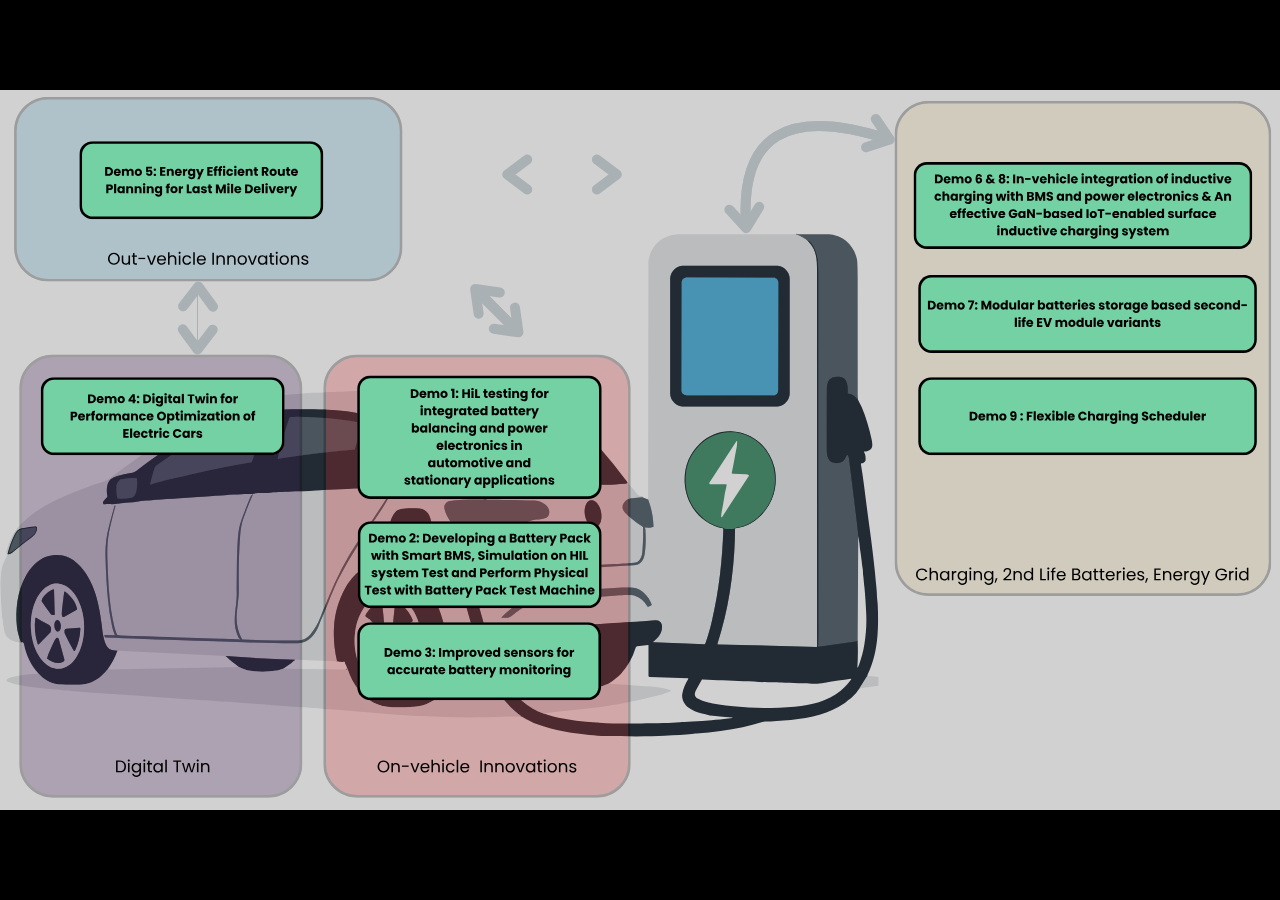
==== src/main/resources/static/index.html @ eaf802f7 "Add OPEVA E-Auto Ontology Query Interface HTML page with dynamic query functionality and chart visua" ====
<!DOCTYPE html>
<html lang="en">
<head>
  <meta charset="UTF-8" />
  <meta name="viewport" content="width=device-width, initial-scale=1.0" />
  <title>OPEVA Home</title>
  <style>
    html, body { height: 100%; }
    body{
      margin:0;
      font-family:'Segoe UI', Tahoma, Geneva, Verdana, sans-serif;
      display:grid;
      place-items:center;
      background:#000; /* behind the stage */
    }

    /* Stage keeps the SAME aspect ratio as the SVG, so hotspot mapping stays correct */
    .stage{
      position:relative;
      width: min(100vw, calc(100vh * 16 / 9));
      aspect-ratio: 16 / 9;
    }

    .stage img{
      width:100%;
      height:100%;
      display:block;
    }

    .overlay{
      position:absolute;
      inset:0;
      background: rgba(0,0,0,0.18);
      pointer-events:none;
    }

    /* Scalable clickable region (hotspot) */
    .demo-button{
      position:absolute;

      /* Demo 6&8 box coordinates (percent of the SVG/stage) */
      left: 70.9%;
      top:  9.1%;
      width: 27.7%;
      height: 13.8%;

      border-radius: 7px;
      background: rgba(255,255,255,0);
      z-index: 5;

      /* For debugging alignment, turn this on temporarily */
      /* outline: 3px solid rgba(102,126,234,0.9); */
    }

    .demo-button:hover{
      outline: 3px solid rgba(102,126,234,0.65);
      cursor: pointer;
    }
  </style>
</head>
<body>
  <div class="stage">
    <img src="Demo_fig.svg" alt="OPEVA Home" />
    <div class="overlay" aria-hidden="true"></div>

    <a class="demo-button"
       href="demo6_8.html"
       title="Open Demo 6 & 8"
       aria-label="Open Demo 6 and 8"></a>
  </div>
</body>
</html>
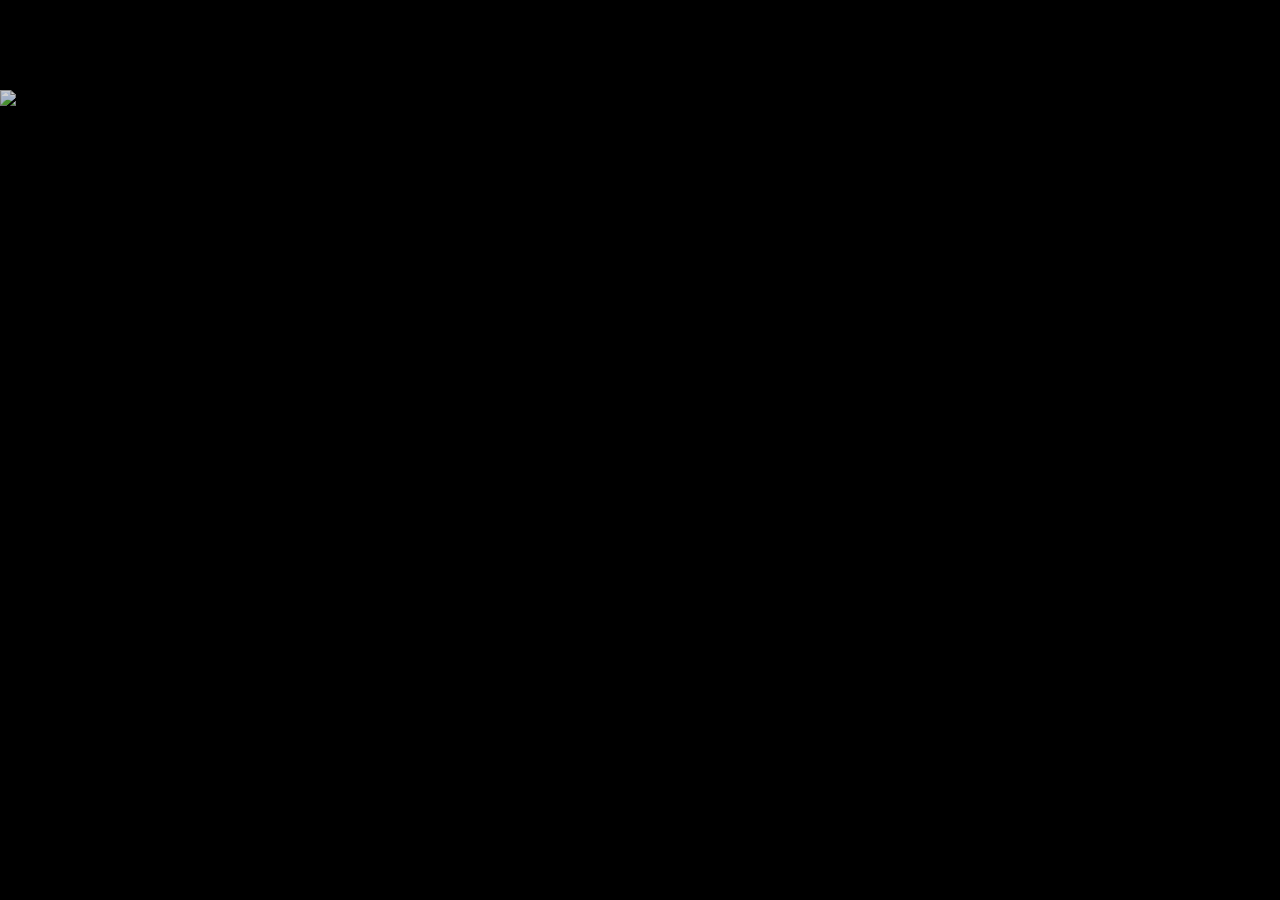
==== commit 830f9c20: "Demo pages were created. Images were converted to webp format." ====
--- a/src/main/resources/static/index.html
+++ b/src/main/resources/static/index.html
@@ -4,69 +4,26 @@
   <meta charset="UTF-8" />
   <meta name="viewport" content="width=device-width, initial-scale=1.0" />
   <title>OPEVA Home</title>
-  <style>
-    html, body { height: 100%; }
-    body{
-      margin:0;
-      font-family:'Segoe UI', Tahoma, Geneva, Verdana, sans-serif;
-      display:grid;
-      place-items:center;
-      background:#000; /* behind the stage */
-    }
+  <link rel="stylesheet" href="css/style.css">
+</head>
 
-    /* Stage keeps the SAME aspect ratio as the SVG, so hotspot mapping stays correct */
-    .stage{
-      position:relative;
-      width: min(100vw, calc(100vh * 16 / 9));
-      aspect-ratio: 16 / 9;
-    }
+<body>
 
-    .stage img{
-      width:100%;
-      height:100%;
-      display:block;
-    }
-
-    .overlay{
-      position:absolute;
-      inset:0;
-      background: rgba(0,0,0,0.18);
-      pointer-events:none;
-    }
-
-    /* Scalable clickable region (hotspot) */
-    .demo-button{
-      position:absolute;
-
-      /* Demo 6&8 box coordinates (percent of the SVG/stage) */
-      left: 70.9%;
-      top:  9.1%;
-      width: 27.7%;
-      height: 13.8%;
-
-      border-radius: 7px;
-      background: rgba(255,255,255,0);
-      z-index: 5;
-
-      /* For debugging alignment, turn this on temporarily */
-      /* outline: 3px solid rgba(102,126,234,0.9); */
-    }
-
-    .demo-button:hover{
-      outline: 3px solid rgba(102,126,234,0.65);
-      cursor: pointer;
-    }
-  </style>
-</head>
-<body>
   <div class="stage">
-    <img src="Demo_fig.svg" alt="OPEVA Home" />
+    <img src="../img/demo_fig.webp" alt="OPEVA Home" />
     <div class="overlay" aria-hidden="true"></div>
 
-    <a class="demo-button"
-       href="demo6_8.html"
-       title="Open Demo 6 & 8"
-       aria-label="Open Demo 6 and 8"></a>
+    <!-- HOTSPOTS -->
+    <a class="hotspot demo5"   href="demo/demo5.html"   aria-label="Open Demo 5"></a>
+    <a class="hotspot demo4"   href="demo/demo4.html"   aria-label="Open Demo 4"></a>
+
+    <a class="hotspot demo1"  href="demo/demo1.html"   aria-label="Open Demo 1"></a>
+    <a class="hotspot demo2"  href="demo/demo2.html"   aria-label="Open Demo 2"></a>
+    <a class="hotspot demo3"  href="demo/demo3.html"   aria-label="Open Demo 3"></a>
+
+    <a class="hotspot demo6_8"href="demo/demo6_8.html" aria-label="Open Demo 6 and 8"></a>
+    <a class="hotspot demo7"  href="demo/demo7.html"   aria-label="Open Demo 7"></a>
+    <a class="hotspot demo9"  href="demo/demo9.html"   aria-label="Open Demo 9"></a>
   </div>
 </body>
 </html>
--- a/src/main/resources/static/css/style.css
+++ b/src/main/resources/static/css/style.css
@@ -0,0 +1,114 @@
+html, body {
+      height: 100%;
+      margin: 0;
+    }
+
+    body {
+      display: grid;
+      place-items: center;
+      background: #000;
+      font-family: 'Segoe UI', Tahoma, Geneva, Verdana, sans-serif;
+    }
+
+    /* === STAGE ===
+       Locks layout to SVG aspect ratio (1440 × 810 → 16:9)
+       All hotspots are positioned relative to this box
+    */
+    .stage {
+      position: relative;
+      width: min(100vw, calc(100vh * 16 / 9));
+      aspect-ratio: 16 / 9;
+    }
+
+    .stage img {
+      width: 100%;
+      height: 100%;
+      display: block;
+    }
+
+    .overlay {
+      position: absolute;
+      inset: 0;
+      background: rgba(0,0,0,0.18);
+      pointer-events: none;
+    }
+
+    /* === GENERIC HOTSPOT === */
+    .hotspot {
+      position: absolute;
+      z-index: 5;
+      border-radius: 6%;
+      background: rgba(255,255,255,0);
+      text-decoration: none;
+    }
+
+    /* Optional visual feedback */
+    .hotspot:hover {
+      /* outline: 3px solid rgba(102,126,234,0.7); */
+      background: rgba(3, 166, 241, 0.514);
+      box-shadow: 0 0 1.2vmin 0.35vmin rgba(0,0,0,0.85);
+      cursor: pointer;
+    }
+
+    /* === HOTSPOT POSITIONS (percent of SVG) === */
+
+    /* Left / Top */
+    .demo5 {
+      left: 6.5%;
+      top: 7.6%;
+      width: 18.4%;
+      height: 9.8%;
+    }
+
+    /* Left / Middle */
+    .demo4 {
+      left: 3.4%;
+      top: 40.2%;
+      width: 18.6%;
+      height: 10.1%;
+    }
+
+    /* Center stack */
+    .demo1 {
+      left: 28.1%;
+      top: 40.0%;
+      width: 18.7%;
+      height: 16.4%;
+    }
+
+    .demo2 {
+      left: 28.1%;
+      top: 60.2%;
+      width: 18.7%;
+      height: 11.4%;
+    }
+
+    .demo3 {
+      left: 28.1%;
+      top: 74.3%;
+      width: 18.6%;
+      height: 10.0%;
+    }
+
+    /* Right column */
+    .demo6_8 {
+      /* YOUR ADJUSTED VALUES */
+      left: 71.6%;
+      top: 10.2%;
+      width: 26%;
+      height: 11.5%;
+    }
+
+    .demo7 {
+      left: 71.9%;
+      top: 26.0%;
+      width: 26.2%;
+      height: 10.1%;
+    }
+
+    .demo9 {
+      left: 71.9%;
+      top: 40.2%;
+      width: 26.1%;
+      height: 10.1%;
+    }
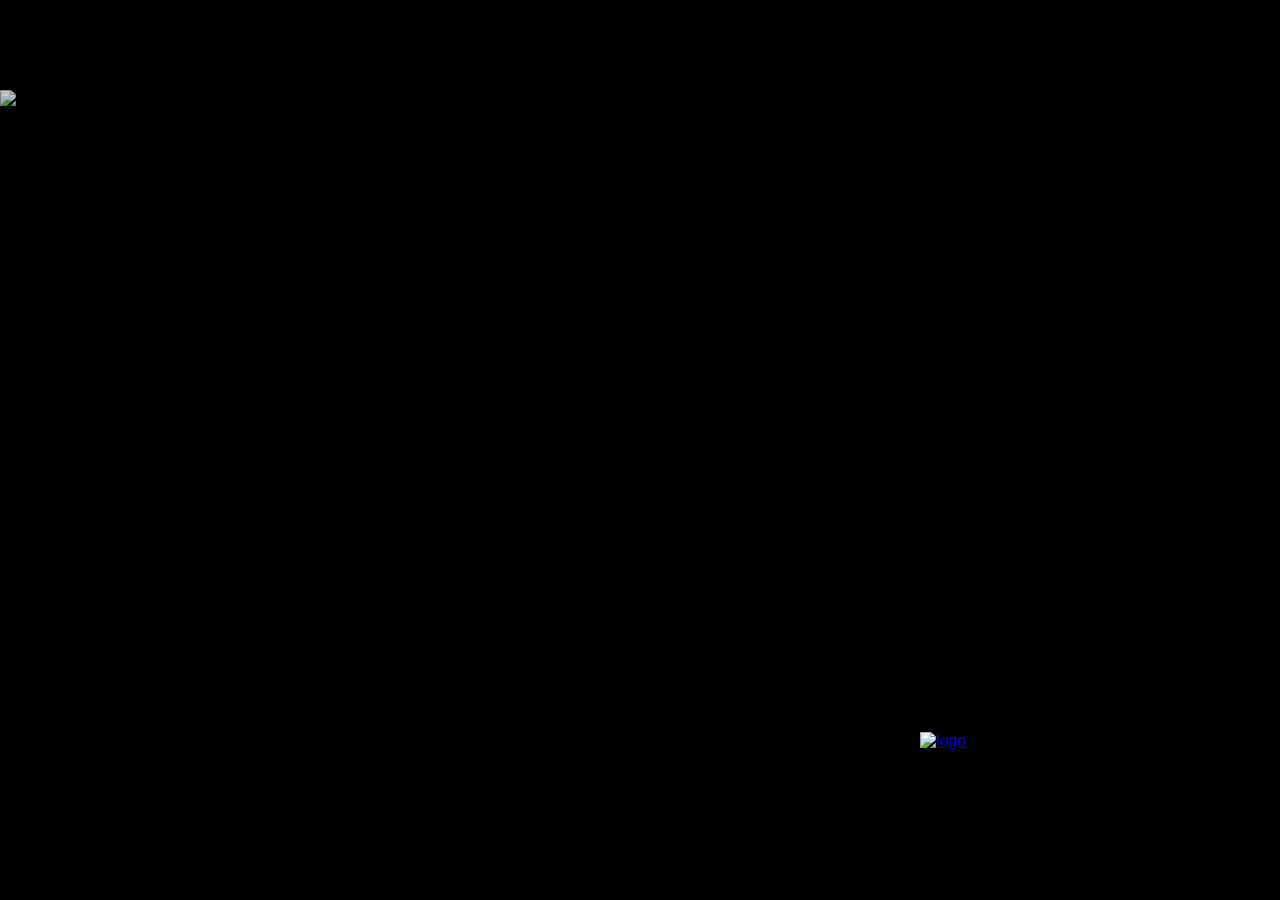
==== commit 99e68848: "feat: Enhance demo pages with back navigation and improve content formatting - Added a top bar with " ====
--- a/src/main/resources/static/index.html
+++ b/src/main/resources/static/index.html
@@ -1,5 +1,6 @@
 <!DOCTYPE html>
 <html lang="en">
+
 <head>
   <meta charset="UTF-8" />
   <meta name="viewport" content="width=device-width, initial-scale=1.0" />
@@ -14,16 +15,21 @@
     <div class="overlay" aria-hidden="true"></div>
 
     <!-- HOTSPOTS -->
-    <a class="hotspot demo5"   href="demo/demo5.html"   aria-label="Open Demo 5"></a>
-    <a class="hotspot demo4"   href="demo/demo4.html"   aria-label="Open Demo 4"></a>
+    <a class="hotspot demo5" href="demo/demo5.html" aria-label="Open Demo 5"></a>
+    <a class="hotspot demo4" href="demo/demo4.html" aria-label="Open Demo 4"></a>
 
-    <a class="hotspot demo1"  href="demo/demo1.html"   aria-label="Open Demo 1"></a>
-    <a class="hotspot demo2"  href="demo/demo2.html"   aria-label="Open Demo 2"></a>
-    <a class="hotspot demo3"  href="demo/demo3.html"   aria-label="Open Demo 3"></a>
+    <a class="hotspot demo1" href="demo/demo1.html" aria-label="Open Demo 1"></a>
+    <a class="hotspot demo2" href="demo/demo2.html" aria-label="Open Demo 2"></a>
+    <a class="hotspot demo3" href="demo/demo3.html" aria-label="Open Demo 3"></a>
 
-    <a class="hotspot demo6_8"href="demo/demo6_8.html" aria-label="Open Demo 6 and 8"></a>
-    <a class="hotspot demo7"  href="demo/demo7.html"   aria-label="Open Demo 7"></a>
-    <a class="hotspot demo9"  href="demo/demo9.html"   aria-label="Open Demo 9"></a>
+    <a class="hotspot demo6_8" href="demo/demo6_8.html" aria-label="Open Demo 6 and 8"></a>
+    <a class="hotspot demo7" href="demo/demo7.html" aria-label="Open Demo 7"></a>
+    <a class="hotspot demo9" href="demo/demo9.html" aria-label="Open Demo 9"></a>
+
+    <a class="logo" href="https://opeva.eu/" target="_blank" rel="noopener noreferrer">
+      <img src="../img/logo.webp" alt="logo">
+    </a>
   </div>
 </body>
-</html>
+
+</html>
--- a/src/main/resources/static/css/style.css
+++ b/src/main/resources/static/css/style.css
@@ -1,114 +1,166 @@
-html, body {
-      height: 100%;
-      margin: 0;
-    }
+html,
+body {
+  height: 100%;
+  margin: 0;
+}
 
-    body {
-      display: grid;
-      place-items: center;
-      background: #000;
-      font-family: 'Segoe UI', Tahoma, Geneva, Verdana, sans-serif;
-    }
+body {
+  display: grid;
+  place-items: center;
+  background: #000;
+  font-family: 'Segoe UI', Tahoma, Geneva, Verdana, sans-serif;
+}
 
-    /* === STAGE ===
+/* === STAGE ===
        Locks layout to SVG aspect ratio (1440 × 810 → 16:9)
        All hotspots are positioned relative to this box
     */
-    .stage {
-      position: relative;
-      width: min(100vw, calc(100vh * 16 / 9));
-      aspect-ratio: 16 / 9;
-    }
+.stage {
+  position: relative;
+  width: min(100vw, calc(100vh * 16 / 9));
+  aspect-ratio: 16 / 9;
+}
 
-    .stage img {
-      width: 100%;
-      height: 100%;
-      display: block;
-    }
+.stage img {
+  width: 100%;
+  height: 100%;
+  display: block;
+}
 
-    .overlay {
-      position: absolute;
-      inset: 0;
-      background: rgba(0,0,0,0.18);
-      pointer-events: none;
-    }
+.overlay {
+  position: absolute;
+  inset: 0;
+  background: rgba(0, 0, 0, 0.18);
+  pointer-events: none;
+}
 
-    /* === GENERIC HOTSPOT === */
-    .hotspot {
-      position: absolute;
-      z-index: 5;
-      border-radius: 6%;
-      background: rgba(255,255,255,0);
-      text-decoration: none;
-    }
+/* === GENERIC HOTSPOT === */
+.hotspot {
+  position: absolute;
+  z-index: 5;
+  border-radius: 6%;
+  background: rgba(255, 255, 255, 0);
+  text-decoration: none;
+}
 
-    /* Optional visual feedback */
-    .hotspot:hover {
-      /* outline: 3px solid rgba(102,126,234,0.7); */
-      background: rgba(3, 166, 241, 0.514);
-      box-shadow: 0 0 1.2vmin 0.35vmin rgba(0,0,0,0.85);
-      cursor: pointer;
-    }
+/* Optional visual feedback */
+.hotspot:hover {
+  /* outline: 3px solid rgba(102,126,234,0.7); */
+  background: rgba(3, 166, 241, 0.514);
+  box-shadow: 0 0 1.2vmin 0.35vmin rgba(0, 0, 0, 0.85);
+  cursor: pointer;
+}
 
-    /* === HOTSPOT POSITIONS (percent of SVG) === */
+/* === HOTSPOT POSITIONS (percent of SVG) === */
 
-    /* Left / Top */
-    .demo5 {
-      left: 6.5%;
-      top: 7.6%;
-      width: 18.4%;
-      height: 9.8%;
-    }
+/* Left / Top */
+.demo5 {
+  left: 6.5%;
+  top: 7.6%;
+  width: 18.4%;
+  height: 9.8%;
+}
 
-    /* Left / Middle */
-    .demo4 {
-      left: 3.4%;
-      top: 40.2%;
-      width: 18.6%;
-      height: 10.1%;
-    }
+/* Left / Middle */
+.demo4 {
+  left: 3.4%;
+  top: 40.2%;
+  width: 18.6%;
+  height: 10.1%;
+}
 
-    /* Center stack */
-    .demo1 {
-      left: 28.1%;
-      top: 40.0%;
-      width: 18.7%;
-      height: 16.4%;
-    }
+/* Center stack */
+.demo1 {
+  left: 28.1%;
+  top: 40.0%;
+  width: 18.7%;
+  height: 16.4%;
+}
 
-    .demo2 {
-      left: 28.1%;
-      top: 60.2%;
-      width: 18.7%;
-      height: 11.4%;
-    }
+.demo2 {
+  left: 28.1%;
+  top: 60.2%;
+  width: 18.7%;
+  height: 11.4%;
+}
 
-    .demo3 {
-      left: 28.1%;
-      top: 74.3%;
-      width: 18.6%;
-      height: 10.0%;
-    }
+.demo3 {
+  left: 28.1%;
+  top: 74.3%;
+  width: 18.6%;
+  height: 10.0%;
+}
 
-    /* Right column */
-    .demo6_8 {
-      /* YOUR ADJUSTED VALUES */
-      left: 71.6%;
-      top: 10.2%;
-      width: 26%;
-      height: 11.5%;
-    }
+/* Right column */
+.demo6_8 {
+  /* YOUR ADJUSTED VALUES */
+  left: 71.6%;
+  top: 10.2%;
+  width: 26%;
+  height: 11.5%;
+}
 
-    .demo7 {
-      left: 71.9%;
-      top: 26.0%;
-      width: 26.2%;
-      height: 10.1%;
-    }
+.demo7 {
+  left: 71.9%;
+  top: 26.0%;
+  width: 26.2%;
+  height: 10.1%;
+}
 
-    .demo9 {
-      left: 71.9%;
-      top: 40.2%;
-      width: 26.1%;
-      height: 10.1%;
-    }+.demo9 {
+  left: 71.9%;
+  top: 40.2%;
+  width: 26.1%;
+  height: 10.1%;
+}
+
+.logo {
+  padding: 10px;
+  background-color: black;
+  border-radius: 8px;
+  position: absolute;
+  right: 50px;
+  bottom: 50px;
+  cursor: pointer;
+  overflow: hidden;
+
+  display: inline-block;
+  transition: transform 0.3s ease;
+}
+
+.logo img {
+  width: 300px;
+  display: block;
+}
+
+/* SCALE → container */
+.logo:hover {
+  transform: scale(1.08);
+}
+
+/* SHINE */
+.logo::after {
+  content: "";
+  position: absolute;
+  top: 0;
+  left: -100%;
+  width: 40%;
+  height: 100%;
+
+  background: linear-gradient(120deg,
+      transparent,
+      rgba(255, 255, 255, 0.6),
+      transparent);
+
+  transform: skewX(-20deg);
+}
+
+.logo:hover::after {
+  animation: shine 0.7s ease;
+}
+
+@keyframes shine {
+  100% {
+    left: 120%;
+  }
+}
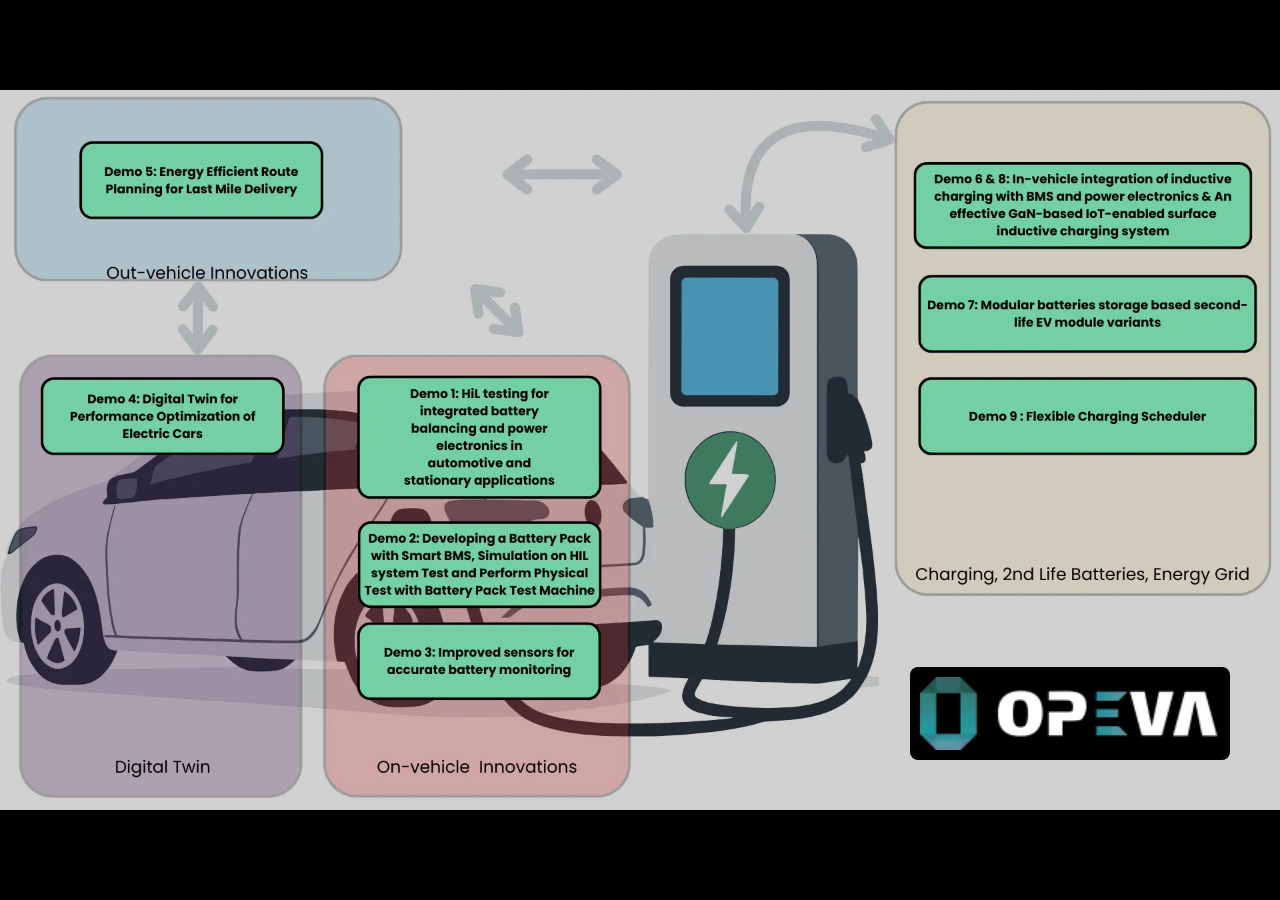
==== commit 834fbebb: "Refactor API base URL initialization and update chart visibility logic - Updated the API_BASE_URL in" ====
--- a/src/main/resources/static/index.html
+++ b/src/main/resources/static/index.html
@@ -11,7 +11,7 @@
 <body>
 
   <div class="stage">
-    <img src="../img/demo_fig.webp" alt="OPEVA Home" />
+    <img src="img/demo_fig.webp" alt="OPEVA Home" />
     <div class="overlay" aria-hidden="true"></div>
 
     <!-- HOTSPOTS -->
@@ -27,7 +27,7 @@
     <a class="hotspot demo9" href="demo/demo9.html" aria-label="Open Demo 9"></a>
 
     <a class="logo" href="https://opeva.eu/" target="_blank" rel="noopener noreferrer">
-      <img src="../img/logo.webp" alt="logo">
+      <img src="img/logo.webp" alt="logo">
     </a>
   </div>
 </body>
--- a/src/main/resources/static/css/style.css
+++ b/src/main/resources/static/css/style.css
@@ -4,17 +4,24 @@
   margin: 0;
 }
 
+:root {
+  --home-bg: #000;
+  --overlay-bg: rgba(0, 0, 0, 0.18);
+  --hotspot-hover: rgba(3, 166, 241, 0.514);
+  --hotspot-shadow: 0 0 1.2vmin 0.35vmin rgba(0, 0, 0, 0.85);
+  --logo-radius: 8px;
+  --logo-offset: 50px;
+  --logo-width: 300px;
+}
+
 body {
   display: grid;
   place-items: center;
-  background: #000;
+  background: var(--home-bg);
   font-family: 'Segoe UI', Tahoma, Geneva, Verdana, sans-serif;
 }
 
-/* === STAGE ===
-       Locks layout to SVG aspect ratio (1440 × 810 → 16:9)
-       All hotspots are positioned relative to this box
-    */
+/* Stage locked to the 1440 × 810 background aspect ratio (16:9). */
 .stage {
   position: relative;
   width: min(100vw, calc(100vh * 16 / 9));
@@ -30,11 +37,10 @@
 .overlay {
   position: absolute;
   inset: 0;
-  background: rgba(0, 0, 0, 0.18);
+  background: var(--overlay-bg);
   pointer-events: none;
 }
 
-/* === GENERIC HOTSPOT === */
 .hotspot {
   position: absolute;
   z-index: 5;
@@ -43,102 +49,43 @@
   text-decoration: none;
 }
 
-/* Optional visual feedback */
 .hotspot:hover {
-  /* outline: 3px solid rgba(102,126,234,0.7); */
-  background: rgba(3, 166, 241, 0.514);
-  box-shadow: 0 0 1.2vmin 0.35vmin rgba(0, 0, 0, 0.85);
+  background: var(--hotspot-hover);
+  box-shadow: var(--hotspot-shadow);
   cursor: pointer;
 }
 
-/* === HOTSPOT POSITIONS (percent of SVG) === */
-
-/* Left / Top */
-.demo5 {
-  left: 6.5%;
-  top: 7.6%;
-  width: 18.4%;
-  height: 9.8%;
-}
-
-/* Left / Middle */
-.demo4 {
-  left: 3.4%;
-  top: 40.2%;
-  width: 18.6%;
-  height: 10.1%;
-}
-
-/* Center stack */
-.demo1 {
-  left: 28.1%;
-  top: 40.0%;
-  width: 18.7%;
-  height: 16.4%;
-}
-
-.demo2 {
-  left: 28.1%;
-  top: 60.2%;
-  width: 18.7%;
-  height: 11.4%;
-}
-
-.demo3 {
-  left: 28.1%;
-  top: 74.3%;
-  width: 18.6%;
-  height: 10.0%;
-}
-
-/* Right column */
-.demo6_8 {
-  /* YOUR ADJUSTED VALUES */
-  left: 71.6%;
-  top: 10.2%;
-  width: 26%;
-  height: 11.5%;
-}
-
-.demo7 {
-  left: 71.9%;
-  top: 26.0%;
-  width: 26.2%;
-  height: 10.1%;
-}
-
-.demo9 {
-  left: 71.9%;
-  top: 40.2%;
-  width: 26.1%;
-  height: 10.1%;
-}
+.demo5 { left: 6.5%; top: 7.6%; width: 18.4%; height: 9.8%; }
+.demo4 { left: 3.4%; top: 40.2%; width: 18.6%; height: 10.1%; }
+.demo1 { left: 28.1%; top: 40%; width: 18.7%; height: 16.4%; }
+.demo2 { left: 28.1%; top: 60.2%; width: 18.7%; height: 11.4%; }
+.demo3 { left: 28.1%; top: 74.3%; width: 18.6%; height: 10%; }
+.demo6_8 { left: 71.6%; top: 10.2%; width: 26%; height: 11.5%; }
+.demo7 { left: 71.9%; top: 26%; width: 26.2%; height: 10.1%; }
+.demo9 { left: 71.9%; top: 40.2%; width: 26.1%; height: 10.1%; }
 
 .logo {
+  position: absolute;
+  right: var(--logo-offset);
+  bottom: var(--logo-offset);
+  display: inline-block;
+  overflow: hidden;
   padding: 10px;
-  background-color: black;
-  border-radius: 8px;
-  position: absolute;
-  right: 50px;
-  bottom: 50px;
+  background-color: #000;
+  border-radius: var(--logo-radius);
   cursor: pointer;
-  overflow: hidden;
-
-  display: inline-block;
   transition: transform 0.3s ease;
 }
 
 .logo img {
-  width: 300px;
+  width: var(--logo-width);
   display: block;
 }
 
-/* SCALE → container */
 .logo:hover {
   transform: scale(1.08);
 }
 
-/* SHINE */
 .logo::after {
   content: "";
   position: absolute;
@@ -146,12 +93,7 @@
   left: -100%;
   width: 40%;
   height: 100%;
-
-  background: linear-gradient(120deg,
-      transparent,
-      rgba(255, 255, 255, 0.6),
-      transparent);
-
+  background: linear-gradient(120deg, transparent, rgba(255, 255, 255, 0.6), transparent);
   transform: skewX(-20deg);
 }
 
@@ -163,4 +105,4 @@
   100% {
     left: 120%;
   }
-}+}
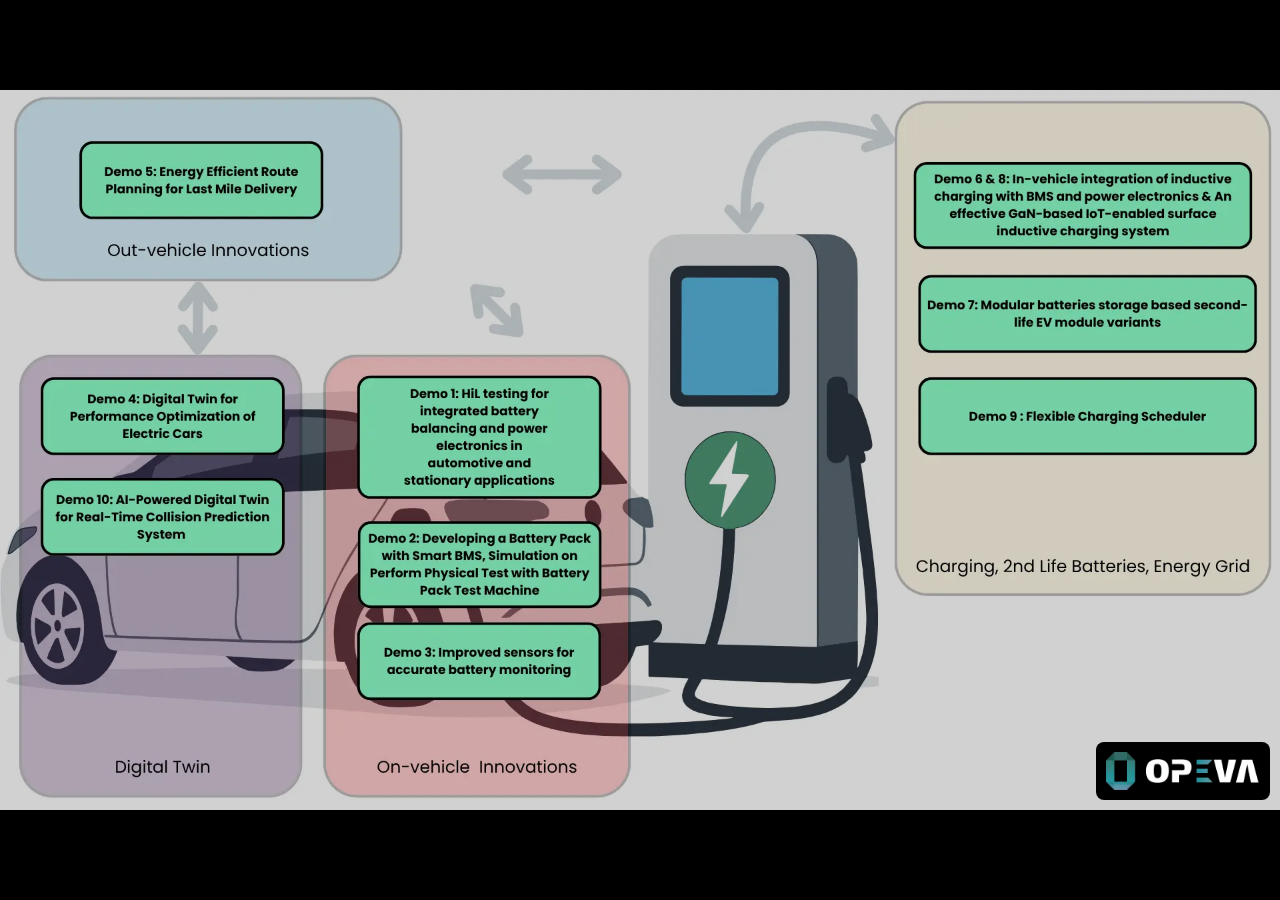
==== commit be467a30: "feat: Update hotspot styles and add new demo link for enhanced navigation" ====
--- a/src/main/resources/static/index.html
+++ b/src/main/resources/static/index.html
@@ -26,6 +26,8 @@
     <a class="hotspot demo7" href="demo/demo7.html" aria-label="Open Demo 7"></a>
     <a class="hotspot demo9" href="demo/demo9.html" aria-label="Open Demo 9"></a>
 
+    <a class="hotspot demo10" href="demo/demo10.html" aria-label="Open Demo 10"></a>
+
     <a class="logo" href="https://opeva.eu/" target="_blank" rel="noopener noreferrer">
       <img src="img/logo.webp" alt="logo">
     </a>
--- a/src/main/resources/static/css/style.css
+++ b/src/main/resources/static/css/style.css
@@ -10,7 +10,7 @@
   --hotspot-hover: rgba(3, 166, 241, 0.514);
   --hotspot-shadow: 0 0 1.2vmin 0.35vmin rgba(0, 0, 0, 0.85);
   --logo-radius: 8px;
-  --logo-offset: 50px;
+  --logo-offset: 10px;
   --logo-width: 300px;
 }
 
@@ -44,7 +44,7 @@
 .hotspot {
   position: absolute;
   z-index: 5;
-  border-radius: 6%;
+  border-radius: 10px;
   background: rgba(255, 255, 255, 0);
   text-decoration: none;
 }
@@ -55,8 +55,9 @@
   cursor: pointer;
 }
 
-.demo5 { left: 6.5%; top: 7.6%; width: 18.4%; height: 9.8%; }
+.demo5 { left: 6.5%; top: 7.6%; width: 18.4%; height: 9.8%;}
 .demo4 { left: 3.4%; top: 40.2%; width: 18.6%; height: 10.1%; }
+.demo10 { left: 3.4%; top: 54.2%; width: 18.6%; height: 9.9%;}
 .demo1 { left: 28.1%; top: 40%; width: 18.7%; height: 16.4%; }
 .demo2 { left: 28.1%; top: 60.2%; width: 18.7%; height: 11.4%; }
 .demo3 { left: 28.1%; top: 74.3%; width: 18.6%; height: 10%; }
@@ -75,10 +76,13 @@
   border-radius: var(--logo-radius);
   cursor: pointer;
   transition: transform 0.3s ease;
+
+  width: clamp(80px, 12vw, 180px);
 }
 
 .logo img {
-  width: var(--logo-width);
+  width: 100%;
+  height: auto;
   display: block;
 }
 
